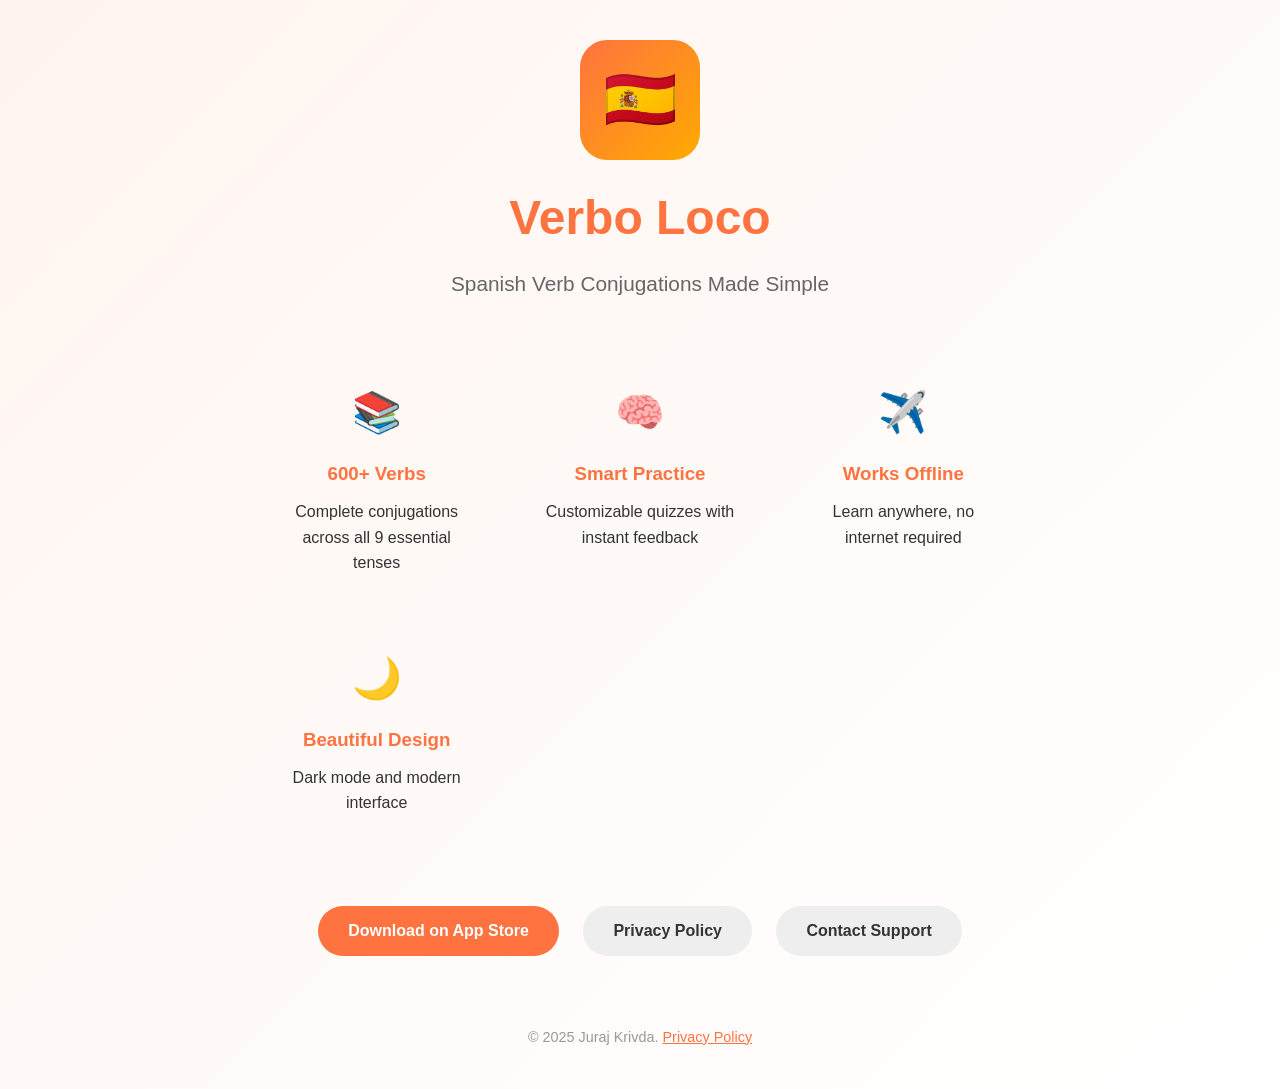
==== index.html @ fc466019 "Initial commit: landing page and privacy policy" ====
<!DOCTYPE html>
<html lang="en">
<head>
    <meta charset="UTF-8">
    <meta name="viewport" content="width=device-width, initial-scale=1.0">
    <title>Verbo Loco - Spanish Verb Conjugations</title>
    <style>
        * { margin: 0; padding: 0; box-sizing: border-box; }
        body {
            font-family: -apple-system, BlinkMacSystemFont, 'Segoe UI', Roboto, sans-serif;
            line-height: 1.6;
            color: #333;
            background: linear-gradient(135deg, #fff5f0 0%, #fff 100%);
            min-height: 100vh;
        }
        .container { max-width: 800px; margin: 0 auto; padding: 40px 20px; }
        header { text-align: center; margin-bottom: 60px; }
        h1 { font-size: 3em; color: #ff7340; margin-bottom: 10px; }
        .subtitle { font-size: 1.3em; color: #666; }
        .app-icon {
            width: 120px; height: 120px;
            border-radius: 27px;
            margin-bottom: 20px;
            background: linear-gradient(135deg, #ff7340, #ffaa00);
            display: flex; align-items: center; justify-content: center;
            margin: 0 auto 20px;
            font-size: 60px;
        }
        .features { display: grid; grid-template-columns: repeat(auto-fit, minmax(200px, 1fr)); gap: 30px; margin: 40px 0; }
        .feature { text-align: center; padding: 20px; }
        .feature-icon { font-size: 2.5em; margin-bottom: 15px; }
        .feature h3 { color: #ff7340; margin-bottom: 10px; }
        .links { text-align: center; margin-top: 60px; }
        .links a {
            display: inline-block;
            margin: 10px;
            padding: 12px 30px;
            background: #ff7340;
            color: white;
            text-decoration: none;
            border-radius: 25px;
            font-weight: 600;
        }
        .links a:hover { background: #e55a2b; }
        .links a.secondary { background: #eee; color: #333; }
        footer { text-align: center; margin-top: 60px; color: #999; font-size: 0.9em; }
        footer a { color: #ff7340; }
    </style>
</head>
<body>
    <div class="container">
        <header>
            <div class="app-icon">🇪🇸</div>
            <h1>Verbo Loco</h1>
            <p class="subtitle">Spanish Verb Conjugations Made Simple</p>
        </header>

        <div class="features">
            <div class="feature">
                <div class="feature-icon">📚</div>
                <h3>600+ Verbs</h3>
                <p>Complete conjugations across all 9 essential tenses</p>
            </div>
            <div class="feature">
                <div class="feature-icon">🧠</div>
                <h3>Smart Practice</h3>
                <p>Customizable quizzes with instant feedback</p>
            </div>
            <div class="feature">
                <div class="feature-icon">✈️</div>
                <h3>Works Offline</h3>
                <p>Learn anywhere, no internet required</p>
            </div>
            <div class="feature">
                <div class="feature-icon">🌙</div>
                <h3>Beautiful Design</h3>
                <p>Dark mode and modern interface</p>
            </div>
        </div>

        <div class="links">
            <a href="https://apps.apple.com/app/verbo-loco" target="_blank">Download on App Store</a>
            <a href="privacy.html" class="secondary">Privacy Policy</a>
            <a href="mailto:krivdaj@gmail.com" class="secondary">Contact Support</a>
        </div>

        <footer>
            <p>© 2025 Juraj Krivda. <a href="privacy.html">Privacy Policy</a></p>
        </footer>
    </div>
</body>
</html>
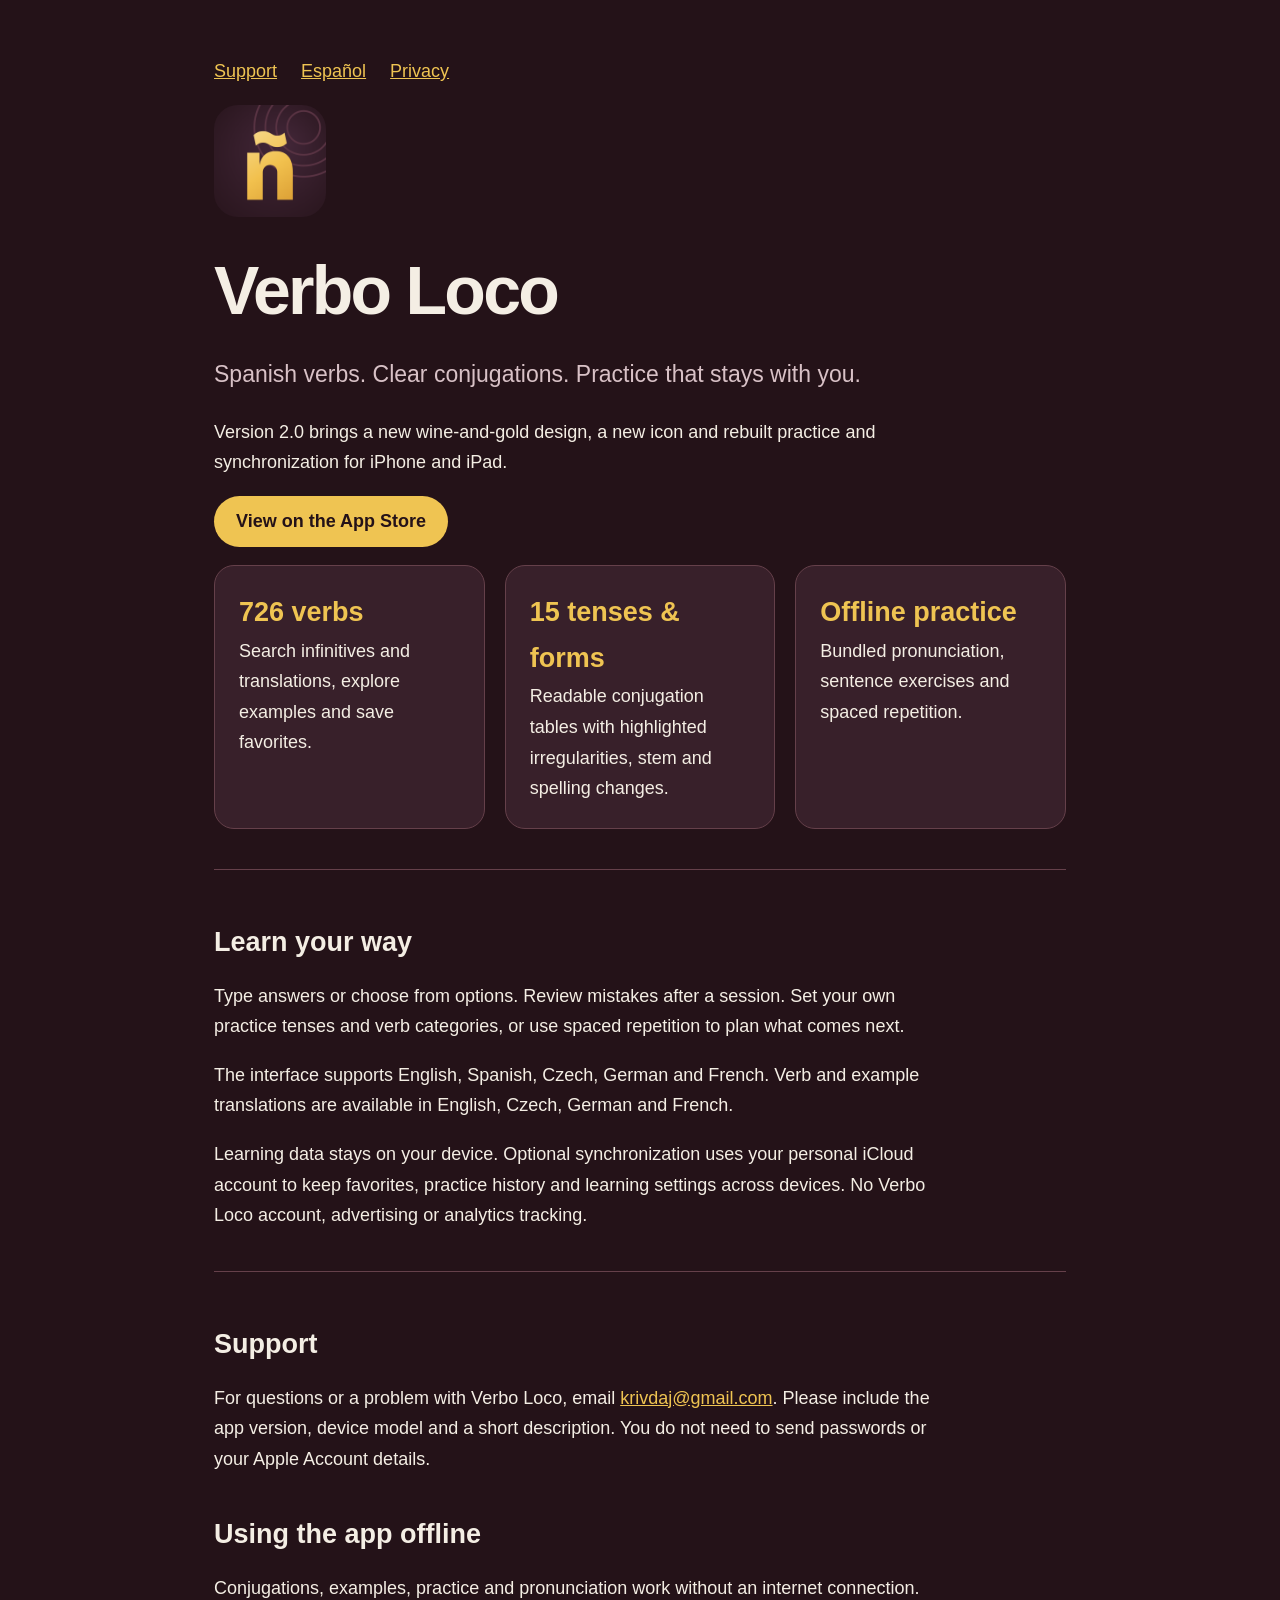
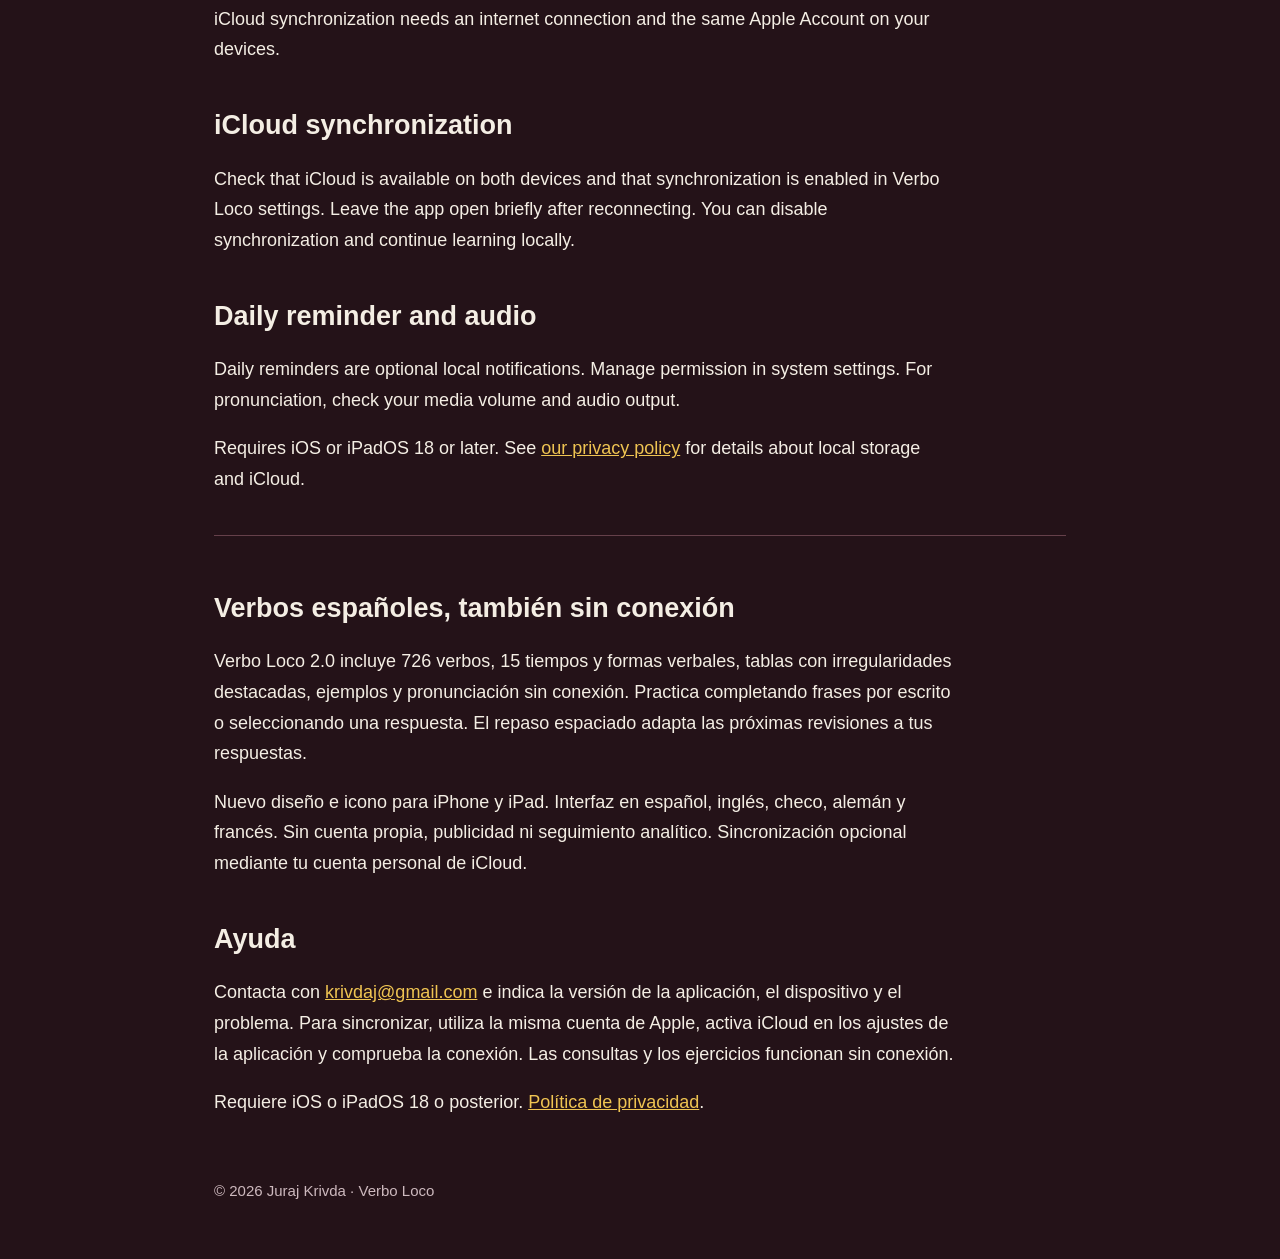
==== commit 6d069ecb: "chore: update Verbo Loco support for version 2.0" ====
--- a/index.html
+++ b/index.html
@@ -1,92 +1 @@
-<!DOCTYPE html>
-<html lang="en">
-<head>
-    <meta charset="UTF-8">
-    <meta name="viewport" content="width=device-width, initial-scale=1.0">
-    <title>Verbo Loco - Spanish Verb Conjugations</title>
-    <style>
-        * { margin: 0; padding: 0; box-sizing: border-box; }
-        body {
-            font-family: -apple-system, BlinkMacSystemFont, 'Segoe UI', Roboto, sans-serif;
-            line-height: 1.6;
-            color: #333;
-            background: linear-gradient(135deg, #fff5f0 0%, #fff 100%);
-            min-height: 100vh;
-        }
-        .container { max-width: 800px; margin: 0 auto; padding: 40px 20px; }
-        header { text-align: center; margin-bottom: 60px; }
-        h1 { font-size: 3em; color: #ff7340; margin-bottom: 10px; }
-        .subtitle { font-size: 1.3em; color: #666; }
-        .app-icon {
-            width: 120px; height: 120px;
-            border-radius: 27px;
-            margin-bottom: 20px;
-            background: linear-gradient(135deg, #ff7340, #ffaa00);
-            display: flex; align-items: center; justify-content: center;
-            margin: 0 auto 20px;
-            font-size: 60px;
-        }
-        .features { display: grid; grid-template-columns: repeat(auto-fit, minmax(200px, 1fr)); gap: 30px; margin: 40px 0; }
-        .feature { text-align: center; padding: 20px; }
-        .feature-icon { font-size: 2.5em; margin-bottom: 15px; }
-        .feature h3 { color: #ff7340; margin-bottom: 10px; }
-        .links { text-align: center; margin-top: 60px; }
-        .links a {
-            display: inline-block;
-            margin: 10px;
-            padding: 12px 30px;
-            background: #ff7340;
-            color: white;
-            text-decoration: none;
-            border-radius: 25px;
-            font-weight: 600;
-        }
-        .links a:hover { background: #e55a2b; }
-        .links a.secondary { background: #eee; color: #333; }
-        footer { text-align: center; margin-top: 60px; color: #999; font-size: 0.9em; }
-        footer a { color: #ff7340; }
-    </style>
-</head>
-<body>
-    <div class="container">
-        <header>
-            <div class="app-icon">🇪🇸</div>
-            <h1>Verbo Loco</h1>
-            <p class="subtitle">Spanish Verb Conjugations Made Simple</p>
-        </header>
-
-        <div class="features">
-            <div class="feature">
-                <div class="feature-icon">📚</div>
-                <h3>600+ Verbs</h3>
-                <p>Complete conjugations across all 9 essential tenses</p>
-            </div>
-            <div class="feature">
-                <div class="feature-icon">🧠</div>
-                <h3>Smart Practice</h3>
-                <p>Customizable quizzes with instant feedback</p>
-            </div>
-            <div class="feature">
-                <div class="feature-icon">✈️</div>
-                <h3>Works Offline</h3>
-                <p>Learn anywhere, no internet required</p>
-            </div>
-            <div class="feature">
-                <div class="feature-icon">🌙</div>
-                <h3>Beautiful Design</h3>
-                <p>Dark mode and modern interface</p>
-            </div>
-        </div>
-
-        <div class="links">
-            <a href="https://apps.apple.com/app/verbo-loco" target="_blank">Download on App Store</a>
-            <a href="privacy.html" class="secondary">Privacy Policy</a>
-            <a href="mailto:krivdaj@gmail.com" class="secondary">Contact Support</a>
-        </div>
-
-        <footer>
-            <p>© 2025 Juraj Krivda. <a href="privacy.html">Privacy Policy</a></p>
-        </footer>
-    </div>
-</body>
-</html>
+<!doctype html><html lang="en"><head><meta charset="utf-8"><meta name="viewport" content="width=device-width,initial-scale=1"><meta name="theme-color" content="#241218"><title>Verbo Loco — Spanish verbs, offline</title><link rel="icon" href="app-icon.png"><link rel="stylesheet" href="style.css"></head><body><main><nav aria-label="Navigation"><a href="#support">Support</a><a href="#es" lang="es">Español</a><a href="privacy.html">Privacy</a></nav><p><img class="icon" src="app-icon.png" alt="Verbo Loco: gold ñ on a wine background" width="112" height="112"></p><h1>Verbo Loco</h1><p class="lead">Spanish verbs. Clear conjugations. Practice that stays with you.</p><p>Version 2.0 brings a new wine-and-gold design, a new icon and rebuilt practice and synchronization for iPhone and iPad.</p><p><a class="button" href="https://apps.apple.com/app/id6758617950">View on the App Store</a></p><div class="grid"><div class="card"><strong>726 verbs</strong>Search infinitives and translations, explore examples and save favorites.</div><div class="card"><strong>15 tenses &amp; forms</strong>Readable conjugation tables with highlighted irregularities, stem and spelling changes.</div><div class="card"><strong>Offline practice</strong>Bundled pronunciation, sentence exercises and spaced repetition.</div></div><section><h2>Learn your way</h2><p>Type answers or choose from options. Review mistakes after a session. Set your own practice tenses and verb categories, or use spaced repetition to plan what comes next.</p><p>The interface supports English, Spanish, Czech, German and French. Verb and example translations are available in English, Czech, German and French.</p><p>Learning data stays on your device. Optional synchronization uses your personal iCloud account to keep favorites, practice history and learning settings across devices. No Verbo Loco account, advertising or analytics tracking.</p></section><section id="support"><h2>Support</h2><p>For questions or a problem with Verbo Loco, email <a href="mailto:krivdaj@gmail.com">krivdaj@gmail.com</a>. Please include the app version, device model and a short description. You do not need to send passwords or your Apple Account details.</p><h2>Using the app offline</h2><p>Conjugations, examples, practice and pronunciation work without an internet connection. iCloud synchronization needs an internet connection and the same Apple Account on your devices.</p><h2>iCloud synchronization</h2><p>Check that iCloud is available on both devices and that synchronization is enabled in Verbo Loco settings. Leave the app open briefly after reconnecting. You can disable synchronization and continue learning locally.</p><h2>Daily reminder and audio</h2><p>Daily reminders are optional local notifications. Manage permission in system settings. For pronunciation, check your media volume and audio output.</p><p>Requires iOS or iPadOS 18 or later. See <a href="privacy.html">our privacy policy</a> for details about local storage and iCloud.</p></section><section id="es" lang="es"><h2>Verbos españoles, también sin conexión</h2><p>Verbo Loco 2.0 incluye 726 verbos, 15 tiempos y formas verbales, tablas con irregularidades destacadas, ejemplos y pronunciación sin conexión. Practica completando frases por escrito o seleccionando una respuesta. El repaso espaciado adapta las próximas revisiones a tus respuestas.</p><p>Nuevo diseño e icono para iPhone y iPad. Interfaz en español, inglés, checo, alemán y francés. Sin cuenta propia, publicidad ni seguimiento analítico. Sincronización opcional mediante tu cuenta personal de iCloud.</p><h2>Ayuda</h2><p>Contacta con <a href="mailto:krivdaj@gmail.com">krivdaj@gmail.com</a> e indica la versión de la aplicación, el dispositivo y el problema. Para sincronizar, utiliza la misma cuenta de Apple, activa iCloud en los ajustes de la aplicación y comprueba la conexión. Las consultas y los ejercicios funcionan sin conexión.</p><p>Requiere iOS o iPadOS 18 o posterior. <a href="privacy.html#es">Política de privacidad</a>.</p></section><footer>© 2026 Juraj Krivda · Verbo Loco</footer></main></body></html>
--- a/style.css
+++ b/style.css
@@ -0,0 +1 @@
+*{box-sizing:border-box}body{margin:0;background:#241218;color:#f4eee4;font:18px/1.7 -apple-system,BlinkMacSystemFont,"Segoe UI",sans-serif}main{max-width:900px;margin:auto;padding:56px 24px}nav{display:flex;gap:24px;flex-wrap:wrap}a{color:#efc452}h1,h2{line-height:1.2}h1{font-size:clamp(40px,7vw,68px);letter-spacing:-.04em;margin:24px 0 12px}h2{font-size:27px;margin-top:44px}p{max-width:740px}.lead{font-size:23px;color:#d8c1c6}.icon{width:112px;height:112px;border-radius:24px}section{border-top:1px solid #65404a;padding-top:12px;margin-top:40px}.grid{display:grid;grid-template-columns:repeat(auto-fit,minmax(220px,1fr));gap:20px}.card{background:#38202a;border:1px solid #65404a;border-radius:20px;padding:24px}.card strong{display:block;color:#efc452;font-size:27px}footer{margin-top:60px;font-size:15px;color:#cdb9be}.button{display:inline-block;background:#efc452;color:#241218;text-decoration:none;padding:10px 22px;border-radius:30px;font-weight:650}li{margin-bottom:10px}
